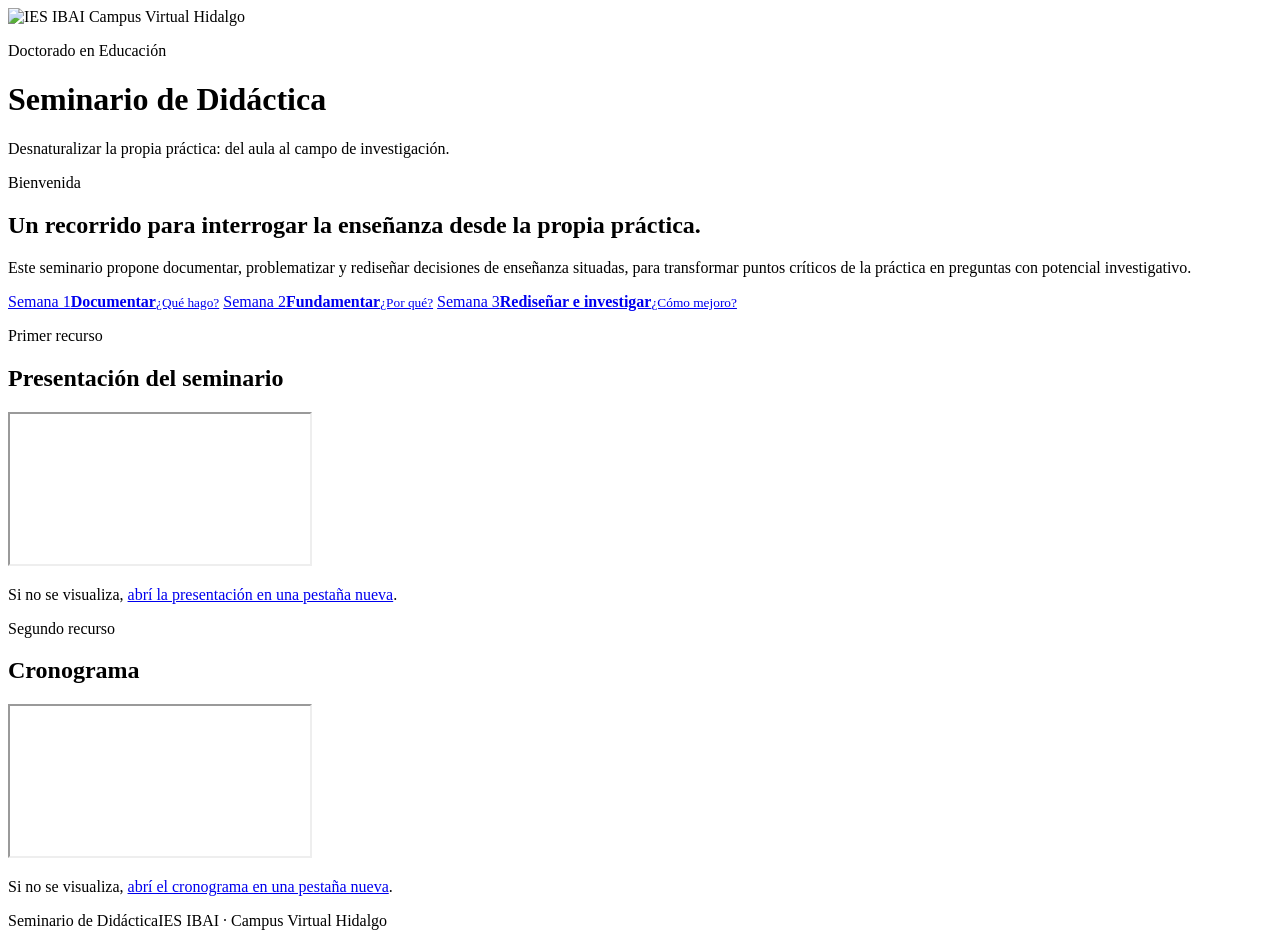
==== index.html @ 9dc48509 "Add files via upload" ====
<!doctype html>
<html lang="es">
<head>
  <meta charset="utf-8">
  <meta name="viewport" content="width=device-width, initial-scale=1">
  <meta name="description" content="Seminario de Didáctica - Doctorado en Educación.">
  <title>Seminario de Didáctica · Inicio</title>
  <link rel="stylesheet" href="styles.css">
  <style>:root{--accent:#d66782;--accent-2:#8b62b9;--wash:#fff6f1}</style>
</head>
<body>
  <header class="hero home-hero">
    <div class="orb orb-a"></div><div class="orb orb-b"></div><div class="orb orb-c"></div>
    <div class="hero-inner">
      <img class="brand" src="assets/logo-ies-ibai.png" alt="IES IBAI Campus Virtual Hidalgo">
      <div class="hero-copy">
        <p class="eyebrow">Doctorado en Educación</p>
        <h1>Seminario de Didáctica</h1>
        <p class="week-label">Desnaturalizar la propia práctica: del aula al campo de investigación.</p>
      </div>
    </div>
  </header>
  <main class="home-main">
    <section class="welcome">
      <p class="eyebrow">Bienvenida</p>
      <h2>Un recorrido para interrogar la enseñanza desde la propia práctica.</h2>
      <p>Este seminario propone documentar, problematizar y rediseñar decisiones de enseñanza situadas, para transformar puntos críticos de la práctica en preguntas con potencial investigativo.</p>
      <div class="week-cards" aria-label="Recorrido del seminario">
        <a href="semana-1.html"><span>Semana 1</span><strong>Documentar</strong><small>¿Qué hago?</small></a>
        <a href="semana-2.html"><span>Semana 2</span><strong>Fundamentar</strong><small>¿Por qué?</small></a>
        <a href="semana-3.html"><span>Semana 3</span><strong>Rediseñar e investigar</strong><small>¿Cómo mejoro?</small></a>
      </div>
    </section>
    <section class="embed-section" aria-labelledby="presentacion">
      <div class="section-title"><p class="eyebrow">Primer recurso</p><h2 id="presentacion">Presentación del seminario</h2></div>
      <div class="embed-frame genially-frame"><iframe title="Presentación del seminario" src="https://view.genially.com/6aa80fdcb6b2f9f671f8fdf6" allowfullscreen="true" scrolling="yes" allow="fullscreen"></iframe></div>
      <p class="open-link">Si no se visualiza, <a href="https://view.genially.com/6aa80fdcb6b2f9f671f8fdf6" target="_blank" rel="noopener">abrí la presentación en una pestaña nueva</a>.</p>
    </section>
    <section class="embed-section" aria-labelledby="cronograma">
      <div class="section-title"><p class="eyebrow">Segundo recurso</p><h2 id="cronograma">Cronograma</h2></div>
      <div class="embed-frame canva-frame"><iframe title="Cronograma del seminario" src="https://canva.link/8nqfip8128tre2l" allowfullscreen="true" scrolling="yes" allow="fullscreen"></iframe></div>
      <p class="open-link">Si no se visualiza, <a href="https://canva.link/8nqfip8128tre2l" target="_blank" rel="noopener">abrí el cronograma en una pestaña nueva</a>.</p>
    </section>
  </main>
  <footer><span>Seminario de Didáctica</span><span>IES IBAI · Campus Virtual Hidalgo</span></footer>
</body>
</html>
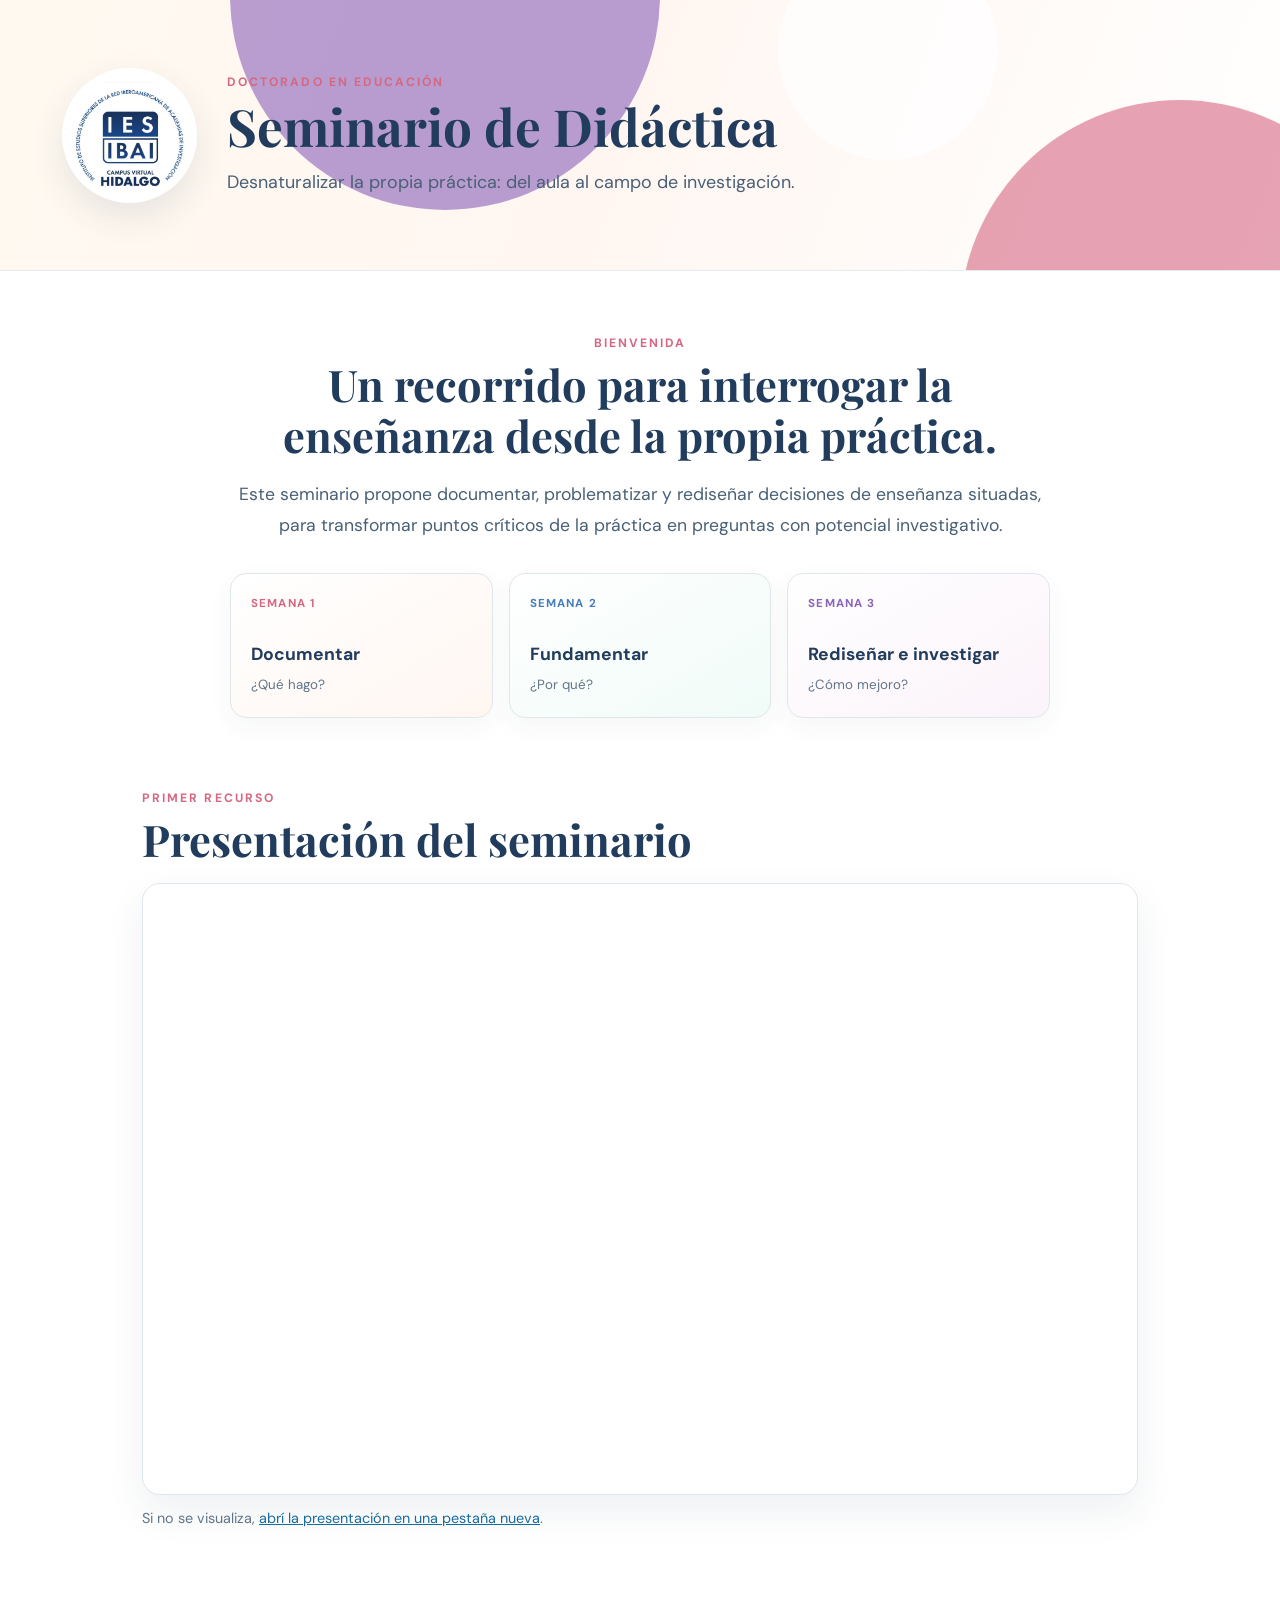
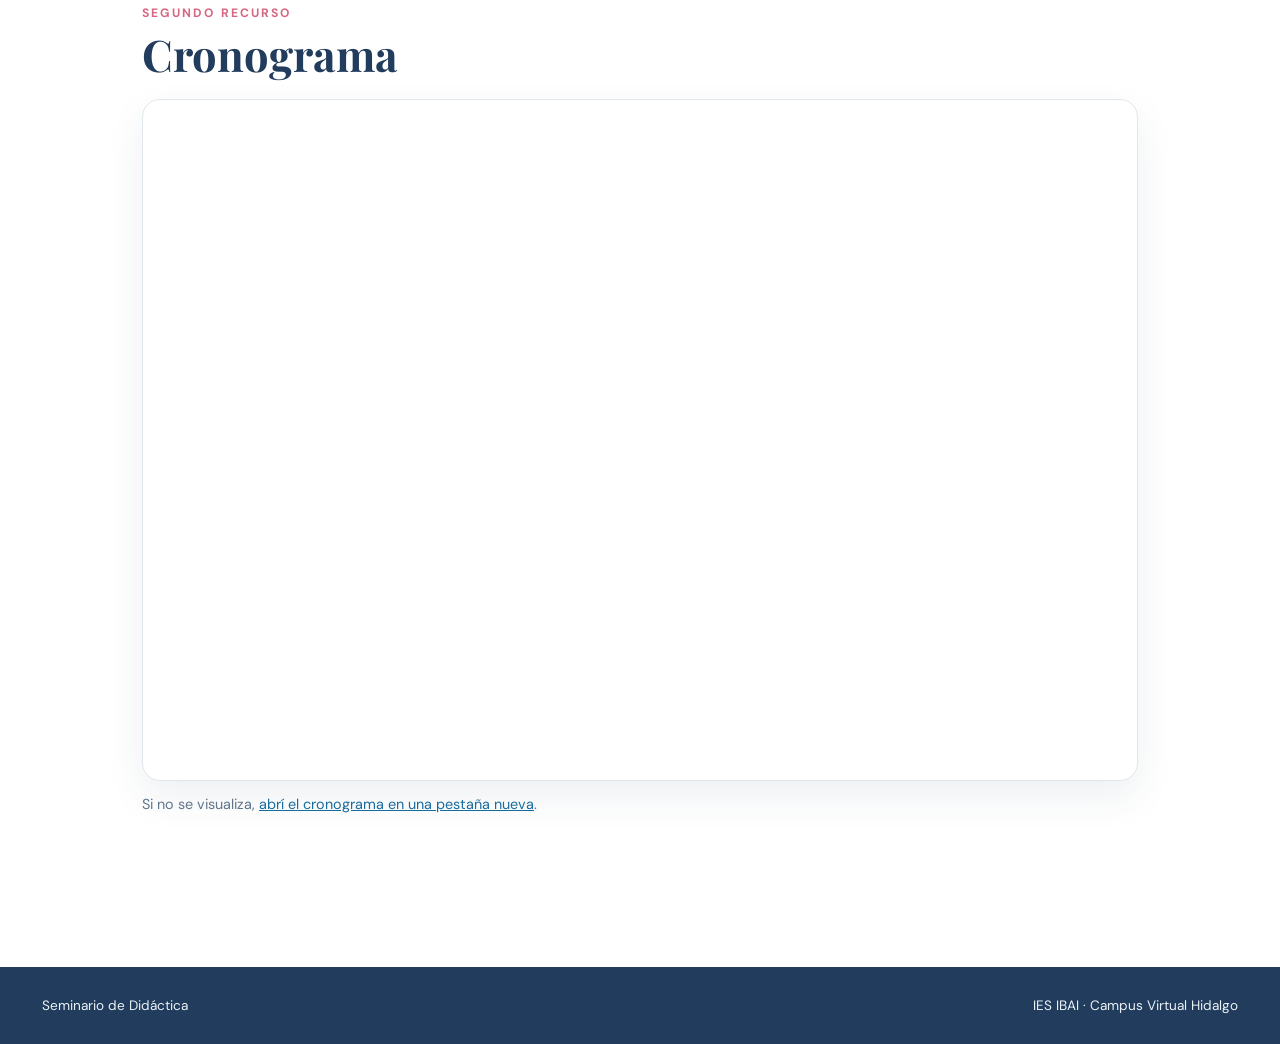
==== commit 025cb9b9: "Add files via upload" ====
--- a/index.html
+++ b/index.html
@@ -38,8 +38,8 @@
     </section>
     <section class="embed-section" aria-labelledby="cronograma">
       <div class="section-title"><p class="eyebrow">Segundo recurso</p><h2 id="cronograma">Cronograma</h2></div>
-      <div class="embed-frame canva-frame"><iframe title="Cronograma del seminario" src="https://canva.link/8nqfip8128tre2l" allowfullscreen="true" scrolling="yes" allow="fullscreen"></iframe></div>
-      <p class="open-link">Si no se visualiza, <a href="https://canva.link/8nqfip8128tre2l" target="_blank" rel="noopener">abrí el cronograma en una pestaña nueva</a>.</p>
+      <div class="embed-frame canva-frame"><iframe title="Cronograma del seminario" loading="lazy" src="https://www.canva.com/design/DAHVLwG8T2c/Kbd_LcEzUuIHZ0fqzKqkbg/view?embed" allowfullscreen="true" allow="fullscreen"></iframe></div>
+      <p class="open-link">Si no se visualiza, <a href="https://www.canva.com/design/DAHVLwG8T2c/Kbd_LcEzUuIHZ0fqzKqkbg/view?utm_content=DAHVLwG8T2c&amp;utm_campaign=designshare&amp;utm_medium=embeds&amp;utm_source=link" target="_blank" rel="noopener">abrí el cronograma en una pestaña nueva</a>.</p>
     </section>
   </main>
   <footer><span>Seminario de Didáctica</span><span>IES IBAI · Campus Virtual Hidalgo</span></footer>
--- a/styles.css
+++ b/styles.css
@@ -0,0 +1,4 @@
+@import url('https://fonts.googleapis.com/css2?family=DM+Sans:wght@400;500;600;700&family=Playfair+Display:wght@600;700&display=swap');
+*{box-sizing:border-box}html{scroll-behavior:smooth}body{margin:0;color:#1e334c;background:#fff;font:16px/1.74 'DM Sans',Arial,sans-serif}.hero{position:relative;overflow:hidden;isolation:isolate;background:linear-gradient(110deg,#fff9f0 0%,var(--wash) 48%,#fff 100%);border-bottom:1px solid #e6ebf1}.hero-inner{min-height:270px;max-width:1240px;margin:auto;padding:38px 42px;display:flex;align-items:center;gap:30px;position:relative;z-index:1}.brand{width:135px;height:135px;object-fit:contain;background:#fff;border-radius:50%;padding:8px;box-shadow:0 14px 35px #25415a1c}.hero-copy{max-width:620px}.eyebrow{margin:0 0 5px;color:var(--accent);font-size:.76rem;font-weight:700;letter-spacing:.17em;text-transform:uppercase}.hero h1{margin:0;font:700 clamp(2rem,4vw,3.5rem)/1.1 'Playfair Display',Georgia,serif;color:#213c5c}.week-label{margin:.75rem 0 0;font-size:1.12rem;color:#496076}.download{margin-left:auto;flex:0 0 auto;border:1px solid #ffffffcc;border-radius:999px;padding:.78rem 1.05rem;background:#ffffffc9;color:#213c5c;text-decoration:none;font-weight:700;box-shadow:0 5px 20px #27445b15}.download:hover{background:#fff;transform:translateY(-1px)}.download span{color:var(--accent);font-size:1.25rem;margin-left:5px}.orb{position:absolute;border-radius:999px;opacity:.6;z-index:-1}.orb-a{width:430px;height:430px;left:18%;top:-220px;background:var(--accent-2)}.orb-b{width:440px;height:440px;right:-120px;bottom:-270px;background:var(--accent)}.orb-c{width:220px;height:220px;right:22%;top:-60px;background:#fff;opacity:.72}.progress{height:4px;background:#eaf0f4;position:sticky;top:0;z-index:10}.progress span{display:block;height:100%;width:0;background:linear-gradient(90deg,var(--accent),var(--accent-2))}.page-shell{max-width:1240px;margin:auto;display:grid;grid-template-columns:220px minmax(0,800px);gap:68px;padding:62px 42px 78px}.toc{align-self:start;position:sticky;top:28px;border-left:1px solid #d9e1e9;padding-left:19px}.toc p{margin:0 0 12px;font-size:.68rem;letter-spacing:.13em;font-weight:700;color:#708296}.toc a{display:block;padding:7px 0;color:#60748a;text-decoration:none;font-size:.87rem;line-height:1.35}.toc a:hover,.toc a.active{color:var(--accent);font-weight:700}.content{min-width:0}.content>h1{display:none}.content h2{margin:0 0 1.5rem;padding-top:12px;font:700 clamp(1.7rem,3vw,2.35rem)/1.22 'Playfair Display',Georgia,serif;color:#213c5c}.content h3{margin:3.2rem 0 1.3rem;padding:1.1rem 1.25rem;border-radius:13px;background:linear-gradient(90deg,var(--wash),#fff);border-left:4px solid var(--accent);font-size:1.25rem;line-height:1.35;color:#28415d}.content h4{margin:1rem 0 0;font-size:1rem;color:#294762}.content p{margin:0 0 1.28rem}.content strong{color:#213c5c}.content blockquote{margin:1.7rem 0;padding:1.05rem 1.35rem;border-left:3px solid var(--accent-2);background:var(--wash);color:#3a536b}.content ul,.content ol{padding-left:1.4rem;margin:0 0 1.4rem}.content li{margin:.35rem 0}.content a{color:#176b9f;text-underline-offset:3px}.table-wrap{overflow-x:auto;margin:1.6rem 0}table{width:100%;border-collapse:collapse;font-size:.91rem}th{background:var(--accent);color:#fff;text-align:left}td,th{padding:.75rem .8rem;border:1px solid #dce5e9;vertical-align:top}tr:nth-child(even){background:#f7fafb}.accordion{margin:1rem 0;border:1px solid #dce6ea;border-radius:12px;background:#fff;overflow:hidden}.accordion summary{cursor:pointer;list-style:none;padding:1rem 3.4rem 1rem 1.1rem;color:#25425e;font-weight:700;position:relative;background:linear-gradient(90deg,#fff,var(--wash))}.accordion summary::-webkit-details-marker{display:none}.accordion summary:after{content:'+';position:absolute;right:1.15rem;top:.62rem;color:var(--accent);font-size:1.6rem;font-weight:400}.accordion[open] summary:after{content:'–'}.accordion-body{padding:.3rem 1.1rem 1.05rem}.accordion-body>*:last-child{margin-bottom:0}footer{padding:27px 42px;display:flex;justify-content:space-between;gap:15px;background:#213c5c;color:#eaf2f6;font-size:.85rem}@media(max-width:800px){.hero-inner{min-height:0;padding:30px 22px;flex-wrap:wrap}.brand{width:88px;height:88px}.hero-copy{flex:1;min-width:190px}.download{margin:2px 0 0}.page-shell{display:block;padding:40px 22px 55px}.toc{display:none}.content h3{margin-top:2.3rem}footer{padding:22px;display:block}footer span{display:block}.orb-a{left:-180px}.orb-c{right:-100px}}
+@media print{@page{size:A4;margin:15mm}.hero{min-height:auto;background:#fff;border-bottom:2px solid var(--accent)}.hero-inner{min-height:0;padding:0 0 12mm}.brand{width:22mm;height:22mm;box-shadow:none}.hero h1{font-size:23pt}.download,.toc,.progress{display:none}.page-shell{display:block;padding:10mm 0}.content h3{break-after:avoid;margin-top:16pt}.content h4{break-after:avoid}.accordion{border:0}.accordion summary{padding:0;background:none}.accordion summary:after{display:none}.accordion-body{padding:0}.accordion:not([open]) .accordion-body{display:block}details{display:block}footer{background:#fff;color:#213c5c;border-top:1px solid #cad7df;padding:5mm 0}.content{font-size:9.3pt;line-height:1.5}.content p{margin-bottom:8pt}a{color:#213c5c;text-decoration:none}table{font-size:8pt}}
+.home-main{max-width:1080px;margin:auto;padding:62px 42px 78px}.welcome{max-width:820px;margin:0 auto 70px;text-align:center}.welcome h2,.section-title h2{margin:.2rem 0 1rem;font:700 clamp(1.8rem,3.4vw,2.8rem)/1.18 'Playfair Display',Georgia,serif;color:#213c5c}.welcome>p:not(.eyebrow){font-size:1.1rem;color:#496076}.week-cards{display:grid;grid-template-columns:repeat(3,1fr);gap:16px;margin-top:32px;text-align:left}.week-cards a{display:flex;min-height:145px;flex-direction:column;justify-content:flex-end;padding:20px;border:1px solid #e0e7ea;border-radius:16px;color:#213c5c;text-decoration:none;background:linear-gradient(150deg,#fff,var(--wash));box-shadow:0 8px 24px #24435a0c}.week-cards a:hover{transform:translateY(-3px);box-shadow:0 14px 28px #24435a1a}.week-cards a:nth-child(2){--accent:#477eb8;--wash:#f0fbf8}.week-cards a:nth-child(3){--accent:#8b62b9;--wash:#fbf3fa}.week-cards span{margin-bottom:auto;color:var(--accent);font-size:.72rem;font-weight:700;letter-spacing:.1em;text-transform:uppercase}.week-cards strong{font-size:1.1rem}.week-cards small{margin-top:4px;color:#60748a}.embed-section{margin:0 auto 72px}.section-title{margin-bottom:18px}.embed-frame{overflow:hidden;border-radius:18px;border:1px solid #dfe7ec;box-shadow:0 16px 38px #23445a14;background:#fff}.embed-frame iframe{display:block;width:100%;border:0}.genially-frame iframe{height:610px}.canva-frame iframe{height:680px}.open-link{margin:11px 0 0;color:#60748a;font-size:.9rem}.open-link a{color:#176b9f}@media(max-width:800px){.home-main{padding:44px 22px 55px}.week-cards{grid-template-columns:1fr}.genially-frame iframe{height:430px}.canva-frame iframe{height:500px}}
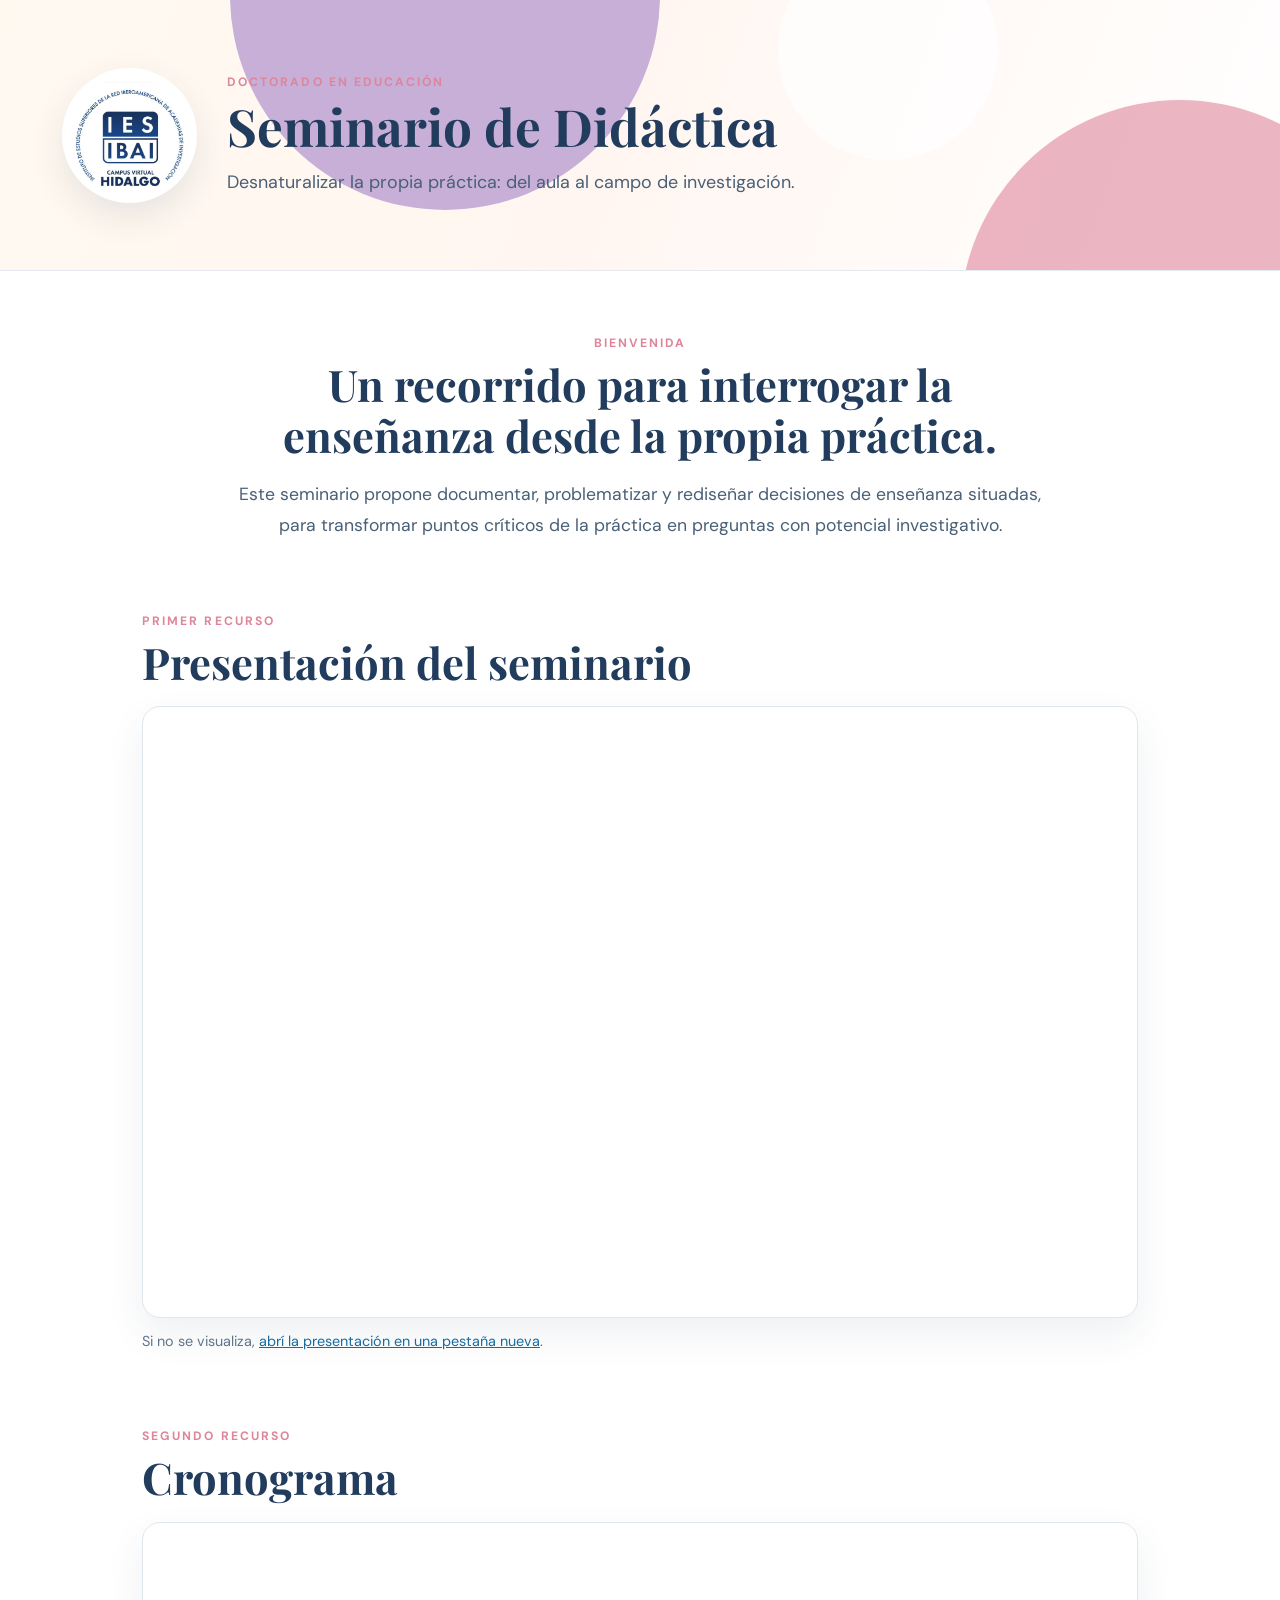
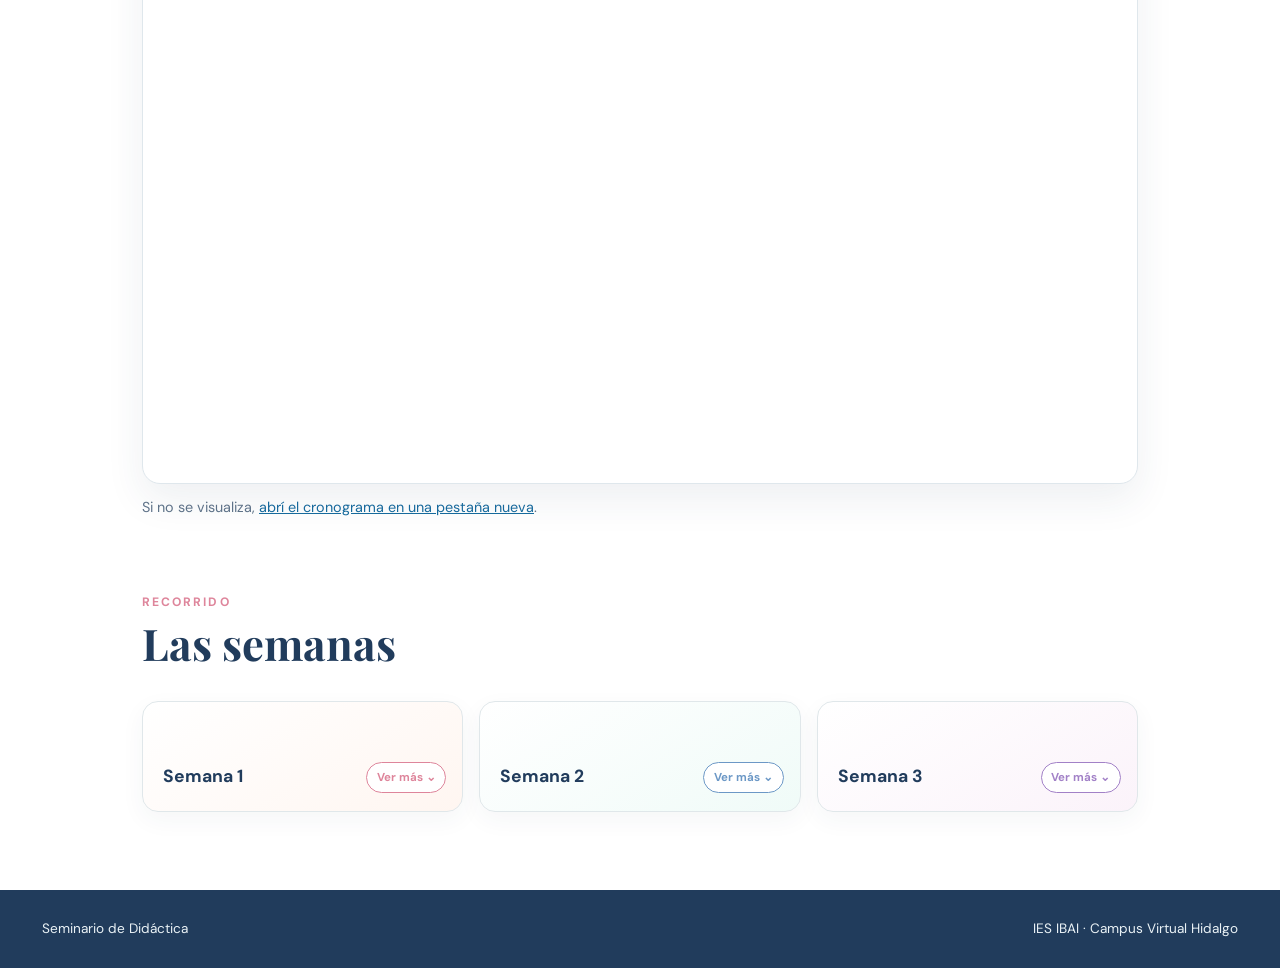
==== commit 0eea8668: "Add files via upload" ====
--- a/index.html
+++ b/index.html
@@ -6,7 +6,7 @@
   <meta name="description" content="Seminario de Didáctica - Doctorado en Educación.">
   <title>Seminario de Didáctica · Inicio</title>
   <link rel="stylesheet" href="styles.css">
-  <style>:root{--accent:#d66782;--accent-2:#8b62b9;--wash:#fff6f1}</style>
+  <style>:root{--accent:#de859b;--accent-2:#a281c7;--wash:#fff6f1}</style>
 </head>
 <body>
   <header class="hero home-hero">
@@ -25,11 +25,6 @@
       <p class="eyebrow">Bienvenida</p>
       <h2>Un recorrido para interrogar la enseñanza desde la propia práctica.</h2>
       <p>Este seminario propone documentar, problematizar y rediseñar decisiones de enseñanza situadas, para transformar puntos críticos de la práctica en preguntas con potencial investigativo.</p>
-      <div class="week-cards" aria-label="Recorrido del seminario">
-        <a href="semana-1.html"><span>Semana 1</span><strong>Documentar</strong><small>¿Qué hago?</small></a>
-        <a href="semana-2.html"><span>Semana 2</span><strong>Fundamentar</strong><small>¿Por qué?</small></a>
-        <a href="semana-3.html"><span>Semana 3</span><strong>Rediseñar e investigar</strong><small>¿Cómo mejoro?</small></a>
-      </div>
     </section>
     <section class="embed-section" aria-labelledby="presentacion">
       <div class="section-title"><p class="eyebrow">Primer recurso</p><h2 id="presentacion">Presentación del seminario</h2></div>
@@ -41,6 +36,14 @@
       <div class="embed-frame canva-frame"><iframe title="Cronograma del seminario" loading="lazy" src="https://www.canva.com/design/DAHVLwG8T2c/Kbd_LcEzUuIHZ0fqzKqkbg/view?embed" allowfullscreen="true" allow="fullscreen"></iframe></div>
       <p class="open-link">Si no se visualiza, <a href="https://www.canva.com/design/DAHVLwG8T2c/Kbd_LcEzUuIHZ0fqzKqkbg/view?utm_content=DAHVLwG8T2c&amp;utm_campaign=designshare&amp;utm_medium=embeds&amp;utm_source=link" target="_blank" rel="noopener">abrí el cronograma en una pestaña nueva</a>.</p>
     </section>
+    <section class="weeks-section">
+      <div class="section-title"><p class="eyebrow">Recorrido</p><h2>Las semanas</h2></div>
+      <div class="week-cards" aria-label="Recorrido del seminario">
+        <details><summary>Semana 1</summary><div class="accordion-body"><p><strong>Documentar.</strong> Delimitamos pedagogía, didáctica y fundamentos de la educación, y aprendemos a volver la propia práctica de enseñanza objeto de análisis: documentarla, problematizarla, interrogar los supuestos que la sostienen. Se elige un texto —Edelstein o Steiman— como herramienta conceptual para leer la propia secuencia.</p></div></details>
+        <details><summary>Semana 2</summary><div class="accordion-body"><p><strong>Fundamentar.</strong> El currículum como proyecto político-educativo en disputa, y el diseño didáctico como arquitectura de decisiones: propósitos, contenidos, desafíos cognitivos y evaluación. Tres lecturas —Steiman, Krichesky o Anijovich y Cappelletti— para fundamentar el rediseño de la secuencia.</p></div></details>
+        <details><summary>Semana 3</summary><div class="accordion-body"><p><strong>Rediseñar e investigar.</strong> Un repertorio de estrategias y metodologías leído con criterios de viabilidad, pertinencia y coherencia formativa, sin perder de vista al otro que aprende. El cierre convierte una tensión detectada en la propia práctica en una pregunta con potencial de investigación educativa.</p></div></details>
+      </div>
+    </section>
   </main>
   <footer><span>Seminario de Didáctica</span><span>IES IBAI · Campus Virtual Hidalgo</span></footer>
 </body>
--- a/styles.css
+++ b/styles.css
@@ -1,4 +1,8 @@
 @import url('https://fonts.googleapis.com/css2?family=DM+Sans:wght@400;500;600;700&family=Playfair+Display:wght@600;700&display=swap');
-*{box-sizing:border-box}html{scroll-behavior:smooth}body{margin:0;color:#1e334c;background:#fff;font:16px/1.74 'DM Sans',Arial,sans-serif}.hero{position:relative;overflow:hidden;isolation:isolate;background:linear-gradient(110deg,#fff9f0 0%,var(--wash) 48%,#fff 100%);border-bottom:1px solid #e6ebf1}.hero-inner{min-height:270px;max-width:1240px;margin:auto;padding:38px 42px;display:flex;align-items:center;gap:30px;position:relative;z-index:1}.brand{width:135px;height:135px;object-fit:contain;background:#fff;border-radius:50%;padding:8px;box-shadow:0 14px 35px #25415a1c}.hero-copy{max-width:620px}.eyebrow{margin:0 0 5px;color:var(--accent);font-size:.76rem;font-weight:700;letter-spacing:.17em;text-transform:uppercase}.hero h1{margin:0;font:700 clamp(2rem,4vw,3.5rem)/1.1 'Playfair Display',Georgia,serif;color:#213c5c}.week-label{margin:.75rem 0 0;font-size:1.12rem;color:#496076}.download{margin-left:auto;flex:0 0 auto;border:1px solid #ffffffcc;border-radius:999px;padding:.78rem 1.05rem;background:#ffffffc9;color:#213c5c;text-decoration:none;font-weight:700;box-shadow:0 5px 20px #27445b15}.download:hover{background:#fff;transform:translateY(-1px)}.download span{color:var(--accent);font-size:1.25rem;margin-left:5px}.orb{position:absolute;border-radius:999px;opacity:.6;z-index:-1}.orb-a{width:430px;height:430px;left:18%;top:-220px;background:var(--accent-2)}.orb-b{width:440px;height:440px;right:-120px;bottom:-270px;background:var(--accent)}.orb-c{width:220px;height:220px;right:22%;top:-60px;background:#fff;opacity:.72}.progress{height:4px;background:#eaf0f4;position:sticky;top:0;z-index:10}.progress span{display:block;height:100%;width:0;background:linear-gradient(90deg,var(--accent),var(--accent-2))}.page-shell{max-width:1240px;margin:auto;display:grid;grid-template-columns:220px minmax(0,800px);gap:68px;padding:62px 42px 78px}.toc{align-self:start;position:sticky;top:28px;border-left:1px solid #d9e1e9;padding-left:19px}.toc p{margin:0 0 12px;font-size:.68rem;letter-spacing:.13em;font-weight:700;color:#708296}.toc a{display:block;padding:7px 0;color:#60748a;text-decoration:none;font-size:.87rem;line-height:1.35}.toc a:hover,.toc a.active{color:var(--accent);font-weight:700}.content{min-width:0}.content>h1{display:none}.content h2{margin:0 0 1.5rem;padding-top:12px;font:700 clamp(1.7rem,3vw,2.35rem)/1.22 'Playfair Display',Georgia,serif;color:#213c5c}.content h3{margin:3.2rem 0 1.3rem;padding:1.1rem 1.25rem;border-radius:13px;background:linear-gradient(90deg,var(--wash),#fff);border-left:4px solid var(--accent);font-size:1.25rem;line-height:1.35;color:#28415d}.content h4{margin:1rem 0 0;font-size:1rem;color:#294762}.content p{margin:0 0 1.28rem}.content strong{color:#213c5c}.content blockquote{margin:1.7rem 0;padding:1.05rem 1.35rem;border-left:3px solid var(--accent-2);background:var(--wash);color:#3a536b}.content ul,.content ol{padding-left:1.4rem;margin:0 0 1.4rem}.content li{margin:.35rem 0}.content a{color:#176b9f;text-underline-offset:3px}.table-wrap{overflow-x:auto;margin:1.6rem 0}table{width:100%;border-collapse:collapse;font-size:.91rem}th{background:var(--accent);color:#fff;text-align:left}td,th{padding:.75rem .8rem;border:1px solid #dce5e9;vertical-align:top}tr:nth-child(even){background:#f7fafb}.accordion{margin:1rem 0;border:1px solid #dce6ea;border-radius:12px;background:#fff;overflow:hidden}.accordion summary{cursor:pointer;list-style:none;padding:1rem 3.4rem 1rem 1.1rem;color:#25425e;font-weight:700;position:relative;background:linear-gradient(90deg,#fff,var(--wash))}.accordion summary::-webkit-details-marker{display:none}.accordion summary:after{content:'+';position:absolute;right:1.15rem;top:.62rem;color:var(--accent);font-size:1.6rem;font-weight:400}.accordion[open] summary:after{content:'–'}.accordion-body{padding:.3rem 1.1rem 1.05rem}.accordion-body>*:last-child{margin-bottom:0}footer{padding:27px 42px;display:flex;justify-content:space-between;gap:15px;background:#213c5c;color:#eaf2f6;font-size:.85rem}@media(max-width:800px){.hero-inner{min-height:0;padding:30px 22px;flex-wrap:wrap}.brand{width:88px;height:88px}.hero-copy{flex:1;min-width:190px}.download{margin:2px 0 0}.page-shell{display:block;padding:40px 22px 55px}.toc{display:none}.content h3{margin-top:2.3rem}footer{padding:22px;display:block}footer span{display:block}.orb-a{left:-180px}.orb-c{right:-100px}}
-@media print{@page{size:A4;margin:15mm}.hero{min-height:auto;background:#fff;border-bottom:2px solid var(--accent)}.hero-inner{min-height:0;padding:0 0 12mm}.brand{width:22mm;height:22mm;box-shadow:none}.hero h1{font-size:23pt}.download,.toc,.progress{display:none}.page-shell{display:block;padding:10mm 0}.content h3{break-after:avoid;margin-top:16pt}.content h4{break-after:avoid}.accordion{border:0}.accordion summary{padding:0;background:none}.accordion summary:after{display:none}.accordion-body{padding:0}.accordion:not([open]) .accordion-body{display:block}details{display:block}footer{background:#fff;color:#213c5c;border-top:1px solid #cad7df;padding:5mm 0}.content{font-size:9.3pt;line-height:1.5}.content p{margin-bottom:8pt}a{color:#213c5c;text-decoration:none}table{font-size:8pt}}
-.home-main{max-width:1080px;margin:auto;padding:62px 42px 78px}.welcome{max-width:820px;margin:0 auto 70px;text-align:center}.welcome h2,.section-title h2{margin:.2rem 0 1rem;font:700 clamp(1.8rem,3.4vw,2.8rem)/1.18 'Playfair Display',Georgia,serif;color:#213c5c}.welcome>p:not(.eyebrow){font-size:1.1rem;color:#496076}.week-cards{display:grid;grid-template-columns:repeat(3,1fr);gap:16px;margin-top:32px;text-align:left}.week-cards a{display:flex;min-height:145px;flex-direction:column;justify-content:flex-end;padding:20px;border:1px solid #e0e7ea;border-radius:16px;color:#213c5c;text-decoration:none;background:linear-gradient(150deg,#fff,var(--wash));box-shadow:0 8px 24px #24435a0c}.week-cards a:hover{transform:translateY(-3px);box-shadow:0 14px 28px #24435a1a}.week-cards a:nth-child(2){--accent:#477eb8;--wash:#f0fbf8}.week-cards a:nth-child(3){--accent:#8b62b9;--wash:#fbf3fa}.week-cards span{margin-bottom:auto;color:var(--accent);font-size:.72rem;font-weight:700;letter-spacing:.1em;text-transform:uppercase}.week-cards strong{font-size:1.1rem}.week-cards small{margin-top:4px;color:#60748a}.embed-section{margin:0 auto 72px}.section-title{margin-bottom:18px}.embed-frame{overflow:hidden;border-radius:18px;border:1px solid #dfe7ec;box-shadow:0 16px 38px #23445a14;background:#fff}.embed-frame iframe{display:block;width:100%;border:0}.genially-frame iframe{height:610px}.canva-frame iframe{height:680px}.open-link{margin:11px 0 0;color:#60748a;font-size:.9rem}.open-link a{color:#176b9f}@media(max-width:800px){.home-main{padding:44px 22px 55px}.week-cards{grid-template-columns:1fr}.genially-frame iframe{height:430px}.canva-frame iframe{height:500px}}
+*{box-sizing:border-box}html{scroll-behavior:smooth}body{margin:0;color:#1e334c;background:#fff;font:16px/1.74 'DM Sans',Arial,sans-serif}.hero{position:relative;overflow:hidden;isolation:isolate;background:linear-gradient(110deg,#fff9f0 0%,var(--wash) 48%,#fff 100%);border-bottom:1px solid #e6ebf1}.hero-inner{min-height:270px;max-width:1240px;margin:auto;padding:38px 42px;display:flex;align-items:center;gap:30px;position:relative;z-index:1}.brand{width:135px;height:135px;object-fit:contain;background:#fff;border-radius:50%;padding:8px;box-shadow:0 14px 35px #25415a1c}.hero-copy{max-width:620px}.eyebrow{margin:0 0 5px;color:var(--accent);font-size:.76rem;font-weight:700;letter-spacing:.17em;text-transform:uppercase}.hero h1{margin:0;font:700 clamp(2rem,4vw,3.5rem)/1.1 'Playfair Display',Georgia,serif;color:#213c5c}.week-label{margin:.75rem 0 0;font-size:1.12rem;color:#496076}.download{margin-left:auto;flex:0 0 auto;border:1px solid #ffffffcc;border-radius:999px;padding:.78rem 1.05rem;background:#ffffffc9;color:#213c5c;text-decoration:none;font-weight:700;box-shadow:0 5px 20px #27445b15}.download:hover{background:#fff;transform:translateY(-1px)}.download span{color:var(--accent);font-size:1.25rem;margin-left:5px}.orb{position:absolute;border-radius:999px;opacity:.6;z-index:-1}.orb-a{width:430px;height:430px;left:18%;top:-220px;background:var(--accent-2)}.orb-b{width:440px;height:440px;right:-120px;bottom:-270px;background:var(--accent)}.orb-c{width:220px;height:220px;right:22%;top:-60px;background:#fff;opacity:.72}.progress{height:4px;background:#eaf0f4;position:sticky;top:0;z-index:10}.progress span{display:block;height:100%;width:0;background:linear-gradient(90deg,var(--accent),var(--accent-2))}.page-shell{max-width:1240px;margin:auto;display:grid;grid-template-columns:220px minmax(0,800px);gap:68px;padding:62px 42px 78px}.toc{align-self:start;position:sticky;top:28px;border-left:1px solid #d9e1e9;padding-left:19px}.toc p{margin:0 0 12px;font-size:.68rem;letter-spacing:.13em;font-weight:700;color:#708296}.toc a{display:block;padding:7px 0;color:#60748a;text-decoration:none;font-size:.87rem;line-height:1.35}.toc a:hover,.toc a.active{color:var(--accent);font-weight:700}.content{min-width:0}.content>h1{display:none}.content h2{margin:0 0 1.5rem;padding-top:12px;font:700 clamp(1.7rem,3vw,2.35rem)/1.22 'Playfair Display',Georgia,serif;color:#213c5c}.content h3{margin:3.2rem 0 1.3rem;padding:1.1rem 1.25rem;border-radius:13px;background:linear-gradient(90deg,var(--wash),#fff);border-left:4px solid var(--accent);font-size:1.25rem;line-height:1.35;color:#28415d}.content h4{margin:1rem 0 0;font-size:1rem;color:#294762}.content p{margin:0 0 1.28rem}.content strong{color:#213c5c}.content blockquote{margin:1.7rem 0;padding:1.05rem 1.35rem;border-left:3px solid var(--accent-2);background:var(--wash);color:#3a536b}.content ul,.content ol{padding-left:1.4rem;margin:0 0 1.4rem}.content li{margin:.35rem 0}.content a{color:#176b9f;text-underline-offset:3px}.table-wrap{overflow-x:auto;margin:1.6rem 0}table{width:100%;border-collapse:collapse;font-size:.91rem}th{background:var(--accent);color:#fff;text-align:left}td,th{padding:.75rem .8rem;border:1px solid #dce5e9;vertical-align:top}tr:nth-child(even){background:#f7fafb}.accordion{margin:1rem 0;border:1px solid #dce6ea;border-radius:12px;background:#fff;overflow:hidden}.accordion summary{cursor:pointer;list-style:none;padding:1rem 7.6rem 1rem 1.1rem;color:#25425e;font-weight:700;position:relative;background:linear-gradient(90deg,#fff,var(--wash))}.accordion summary::-webkit-details-marker{display:none}.accordion summary:after{content:'Ver más ⌄';position:absolute;right:1.1rem;top:50%;transform:translateY(-50%);color:var(--accent);font-size:.8rem;font-weight:700;letter-spacing:.01em;white-space:nowrap;background:var(--wash);border:1px solid var(--accent);border-radius:999px;padding:.35rem .7rem}.accordion[open] summary:after{content:'Ver menos ⌃'}
+.accordion-hint{margin:0 0 1.4rem;font-size:.88rem;color:#60748a;font-style:italic}.accordion-body{padding:.3rem 1.1rem 1.05rem}.accordion-body>*:last-child{margin-bottom:0}footer{padding:27px 42px;display:flex;justify-content:space-between;gap:15px;background:#213c5c;color:#eaf2f6;font-size:.85rem}@media(max-width:800px){.hero-inner{min-height:0;padding:30px 22px;flex-wrap:wrap}.brand{width:88px;height:88px}.hero-copy{flex:1;min-width:190px}.download{margin:2px 0 0}.page-shell{display:block;padding:40px 22px 55px}.toc{display:none}.content h3{margin-top:2.3rem}footer{padding:22px;display:block}footer span{display:block}.orb-a{left:-180px}.orb-c{right:-100px}}
+@media print{@page{size:A4;margin:15mm}.hero{min-height:auto;background:#fff;border-bottom:2px solid var(--accent)}.hero-inner{min-height:0;padding:0 0 12mm}.brand{width:22mm;height:22mm;box-shadow:none}.hero h1{font-size:23pt}.download,.toc,.progress,.week-tabs{display:none}.page-shell{display:block;padding:10mm 0}.content h3{break-after:avoid;margin-top:16pt}.content h4{break-after:avoid}.accordion{border:0}.accordion summary{padding:0;background:none}.accordion summary:after{display:none}.accordion-body{padding:0}.accordion:not([open]) .accordion-body{display:block}details{display:block}footer{background:#fff;color:#213c5c;border-top:1px solid #cad7df;padding:5mm 0}.content{font-size:9.3pt;line-height:1.5}.content p{margin-bottom:8pt}a{color:#213c5c;text-decoration:none}table{font-size:8pt}}
+.home-main{max-width:1080px;margin:auto;padding:62px 42px 78px}.welcome{max-width:820px;margin:0 auto 70px;text-align:center}.welcome h2,.section-title h2{margin:.2rem 0 1rem;font:700 clamp(1.8rem,3.4vw,2.8rem)/1.18 'Playfair Display',Georgia,serif;color:#213c5c}.welcome>p:not(.eyebrow){font-size:1.1rem;color:#496076}.week-cards{display:grid;grid-template-columns:repeat(3,1fr);gap:16px;margin-top:32px;text-align:left;align-items:start}.week-cards details{width:100%;border:1px solid #e0e7ea;border-radius:16px;background:linear-gradient(150deg,#fff,var(--wash));box-shadow:0 8px 24px #24435a0c;overflow:hidden}.week-cards details[open]{box-shadow:0 14px 28px #24435a1a}.week-cards summary{cursor:pointer;list-style:none;display:flex;min-height:109px;align-items:flex-end;padding:20px 68px 20px 20px;color:#213c5c;font-size:1.1rem;font-weight:700;position:relative}.week-cards summary::-webkit-details-marker{display:none}.week-cards summary:after{content:'Ver más ⌄';position:absolute;right:16px;bottom:18px;font-size:.72rem;font-weight:700;color:var(--accent);background:#fff;border:1px solid var(--accent);border-radius:999px;padding:.3rem .6rem;white-space:nowrap}.week-cards details[open] summary:after{content:'Ver menos ⌃'}.week-cards details:nth-child(2){--accent:#6c98c6;--wash:#f0fbf8}.week-cards details:nth-child(3){--accent:#a281c7;--wash:#fbf3fa}.week-cards .accordion-body{padding:0 20px 20px;font-size:.88rem;color:#3a536b}.week-cards .accordion-body p{margin:0}.embed-section{margin:0 auto 72px}.section-title{margin-bottom:18px}.embed-frame{overflow:hidden;border-radius:18px;border:1px solid #dfe7ec;box-shadow:0 16px 38px #23445a14;background:#fff}.embed-frame iframe{display:block;width:100%;border:0}.genially-frame iframe{height:610px}.canva-frame{position:relative;height:0;padding-top:56.25%}.canva-frame iframe{position:absolute;inset:0;height:100%}.open-link{margin:11px 0 0;color:#60748a;font-size:.9rem}.open-link a{color:#176b9f}@media(max-width:800px){.home-main{padding:44px 22px 55px}.week-cards{grid-template-columns:1fr}.genially-frame iframe{height:430px}}
+.embedded-resource{margin:1.35rem 0 2rem;overflow:hidden;border-radius:16px;border:1px solid #dfe7ec;box-shadow:0 12px 30px #23445a14;background:#fff}.embedded-resource video{z-index:0}.embedded-resource .genially-embed{z-index:1}.aspect-resource{position:relative;height:0;padding-top:50%}.aspect-resource iframe{position:absolute;inset:0;width:100%;height:100%;border:0}
+.week-tabs{display:flex;justify-content:center;gap:10px;max-width:560px;margin:0 auto;padding:20px 42px 0;flex-wrap:wrap}.week-tab{flex:1;min-width:150px;border:1px solid #dce6ea;background:#fff;border-radius:999px;padding:.7rem 1.1rem;font:700 .85rem 'DM Sans',Arial,sans-serif;color:#60748a;cursor:pointer;transition:all .18s ease;box-shadow:0 4px 14px #24435a0c}.week-tab:hover{color:#213c5c}.week-tab.active{background:var(--accent);border-color:var(--accent);color:#fff;box-shadow:0 8px 18px #24435a22}.tab-panel{display:none}.tab-panel.active{display:block}.lecturas-shell{max-width:800px;margin:auto;padding:44px 42px 78px}.lecturas-shell .content blockquote{margin:0 0 2rem}.lecturas-shell .content h2{margin-top:0}
+@media(max-width:800px){.week-tabs{padding:16px 22px 0}.lecturas-shell{padding:34px 22px 55px}}
